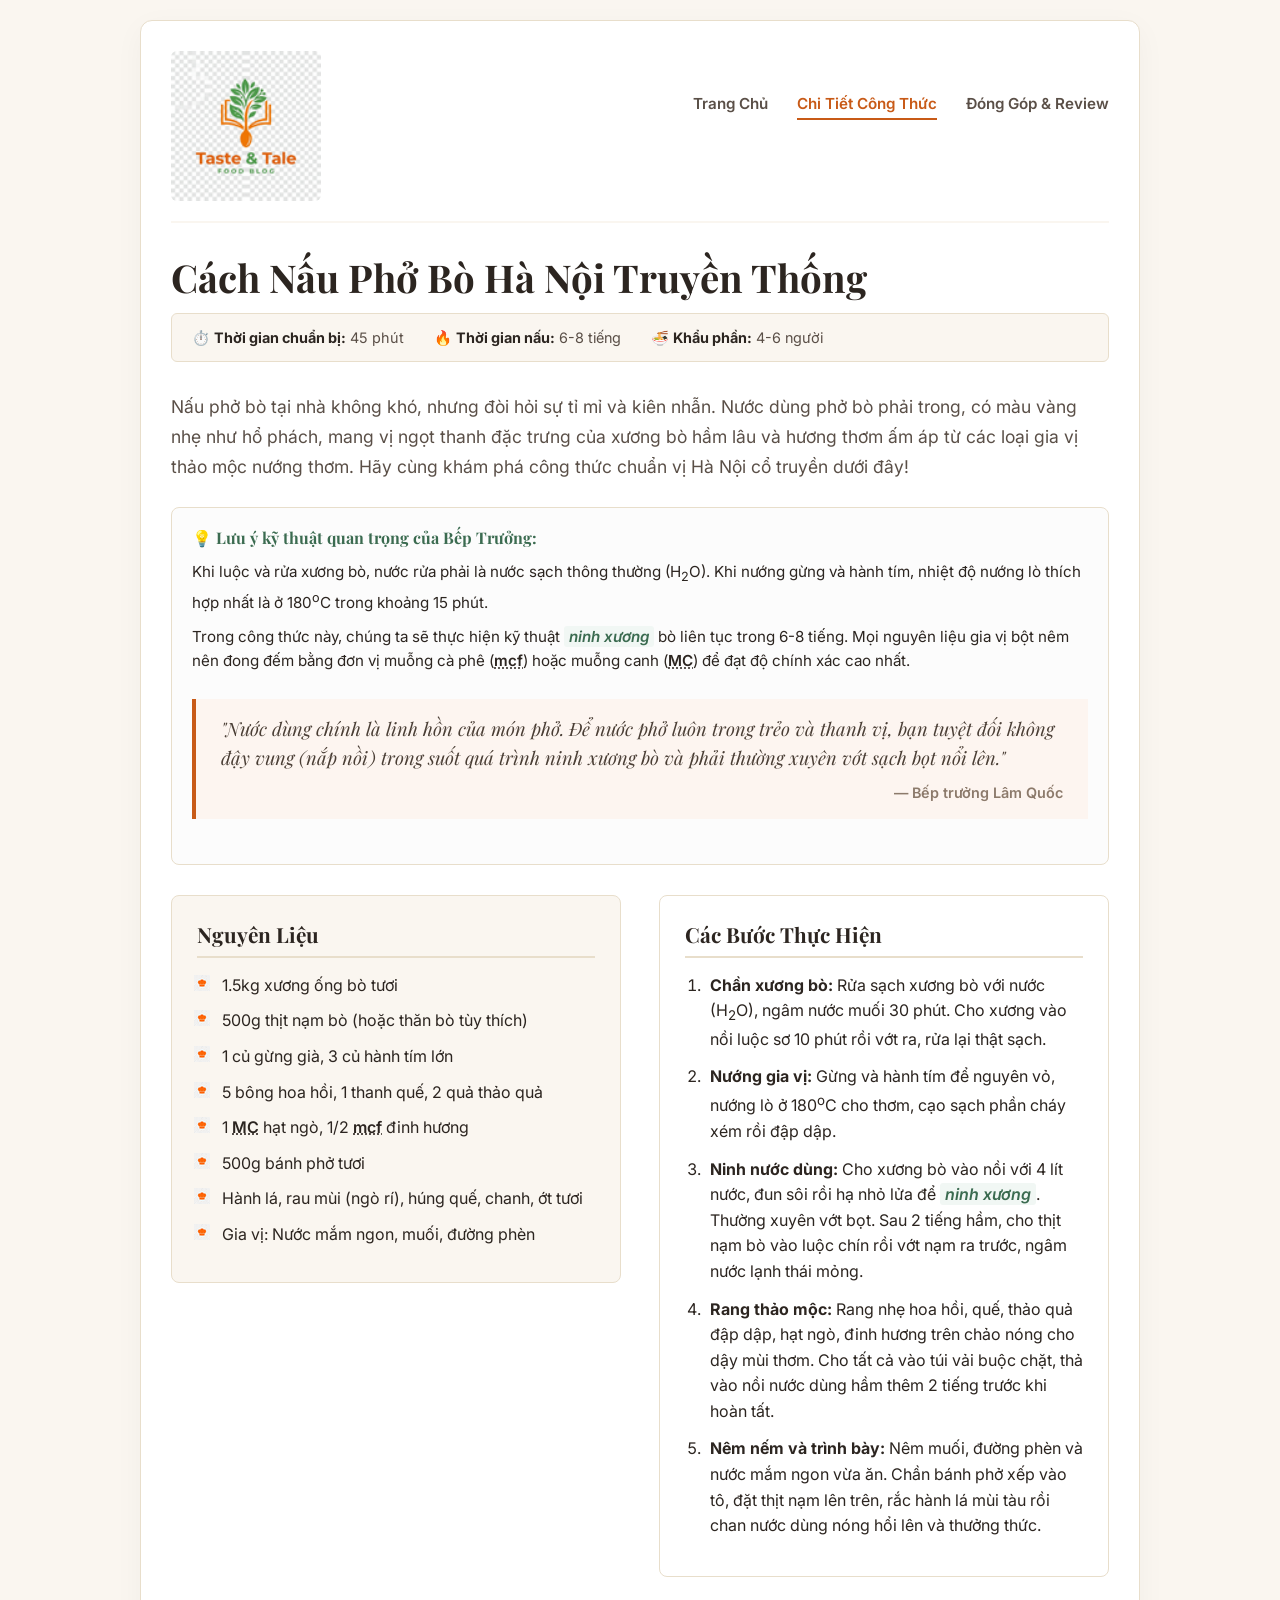
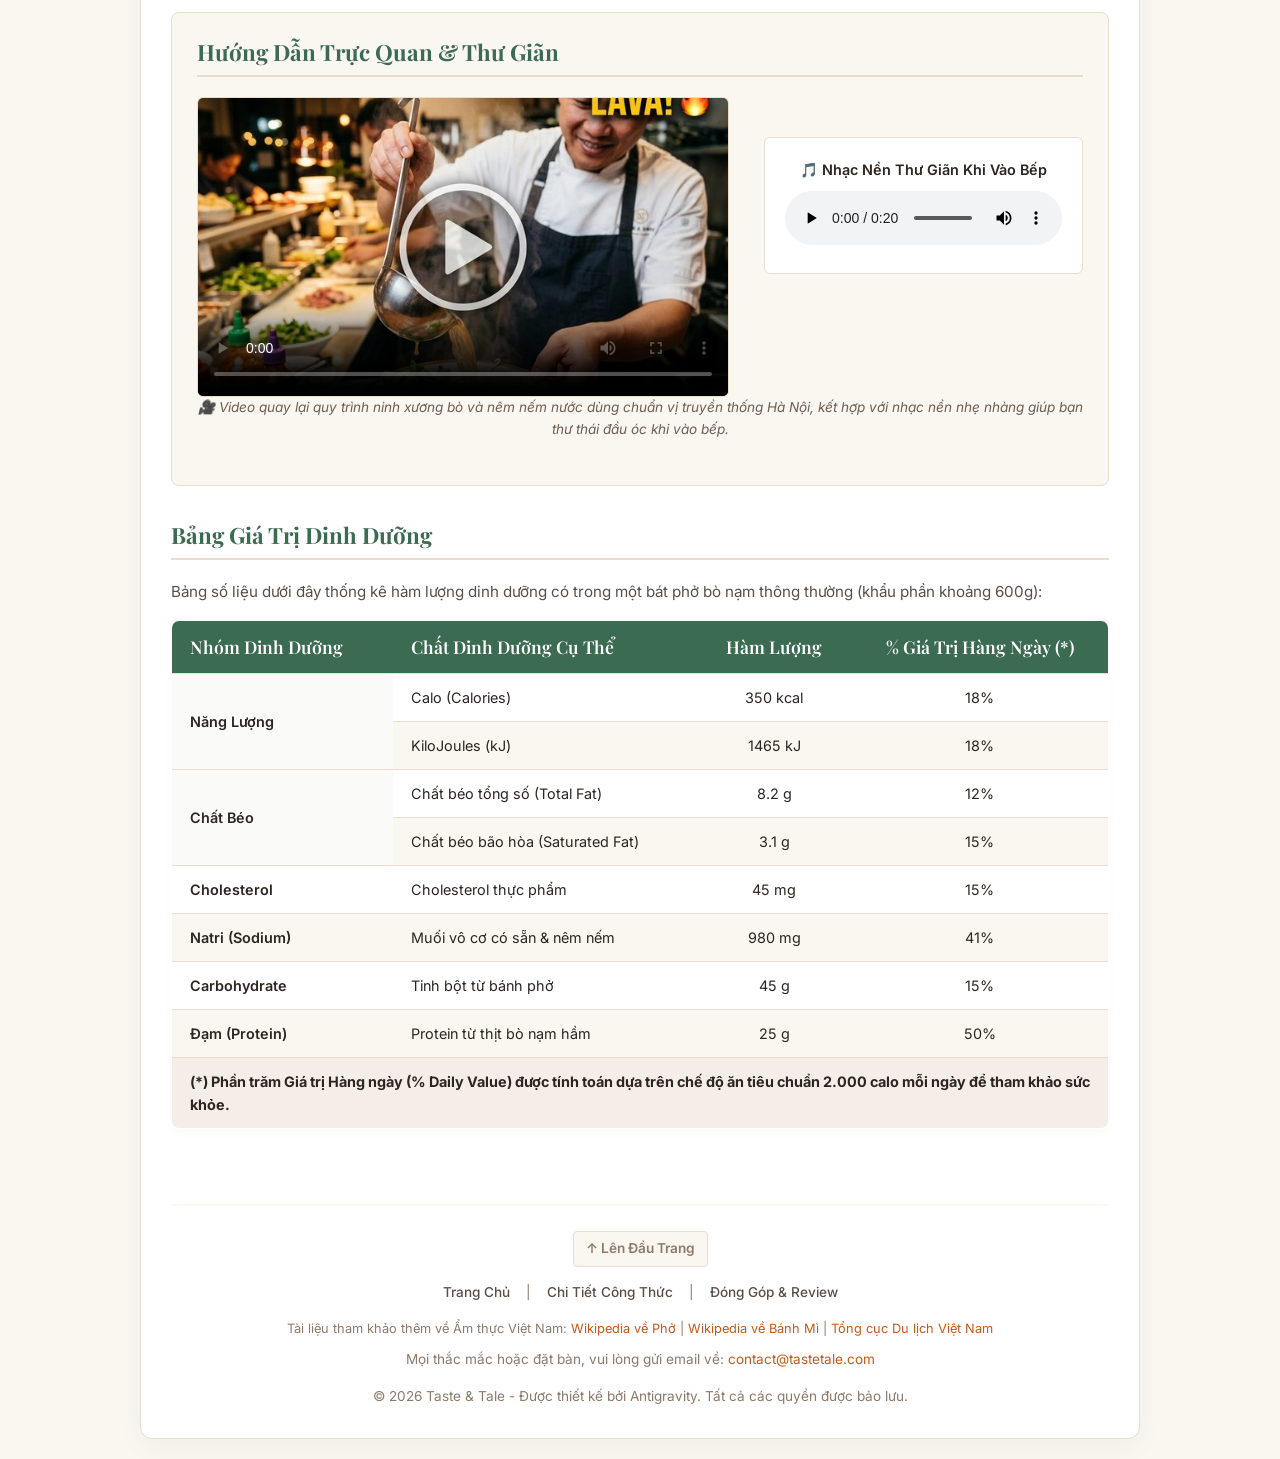
==== recipe.html @ 5d75745c "feat: scaffold website structure with HTML pages, CSS layout, and media assets" ====
<!DOCTYPE html>
<html lang="vi">
<head>
    <meta charset="UTF-8">
    <meta name="viewport" content="width=device-width, initial-scale=1.0">
    <title>Công thức Phở Bò Hà Nội - Taste & Tale</title>
    <meta name="description" content="Hướng dẫn chi tiết cách nấu Phở Bò Hà Nội chuẩn vị truyền thống từ Bếp trưởng Lâm Quốc, kèm bảng dinh dưỡng và video hướng dẫn trực quan.">
    <link rel="stylesheet" href="style.css">
    
    <!-- HTML5 shiv/shim để hỗ trợ các thẻ HTML5 cho trình duyệt Internet Explorer cũ (trước IE9) -->
    <!--[if lt IE 9]>
        <script src="https://cdnjs.cloudflare.com/ajax/libs/html5shiv/3.7.3/html5shiv.min.js"></script>
    <![endif]-->
</head>
<body id="top">

    <div class="container">
        
        <!-- HEADER LAYOUT -->
        <header class="clearfix">
            <div class="logo-container">
                <a href="index.html">
                    <img src="assets/logo.png" alt="Taste & Tale Logo">
                </a>
            </div>
            
            <!-- NAV LAYOUT -->
            <nav>
                <ul class="clearfix">
                    <li><a href="index.html">Trang Chủ</a></li>
                    <li><a href="recipe.html" class="active">Chi Tiết Công Thức</a></li>
                    <li><a href="submit.html">Đóng Góp & Review</a></li>
                </ul>
            </nav>
        </header>

        <!-- MAIN RECIPE DETAIL CONTENT -->
        <div class="main-wrapper clearfix">
            
            <!-- main tag -->
            <main style="float: none; width: 100%; padding-right: 0;">
                
                <article class="recipe-detail">
                    
                    <div class="recipe-hero-section">
                        <h1>Cách Nấu Phở Bò Hà Nội Truyền Thống</h1>
                        
                        <div class="recipe-meta-bar clearfix">
                            <div class="recipe-meta-item">⏱️ <strong>Thời gian chuẩn bị:</strong> 45 phút</div>
                            <div class="recipe-meta-item">🔥 <strong>Thời gian nấu:</strong> 6-8 tiếng</div>
                            <div class="recipe-meta-item">🍜 <strong>Khẩu phần:</strong> 4-6 người</div>
                        </div>
                    </div>

                    <p style="font-size: 1.1rem; color: #5a4f47; margin-bottom: 25px; line-height: 1.7;">
                        Nấu phở bò tại nhà không khó, nhưng đòi hỏi sự tỉ mỉ và kiên nhẫn. Nước dùng phở bò phải trong, có màu vàng nhẹ như hổ phách, mang vị ngọt thanh đặc trưng của xương bò hầm lâu và hương thơm ấm áp từ các loại gia vị thảo mộc nướng thơm. Hãy cùng khám phá công thức chuẩn vị Hà Nội cổ truyền dưới đây!
                    </p>

                    <!-- Text & Semantic markup showcase -->
                    <div style="background-color: #fcfcfc; border: 1px solid #e8decb; padding: 20px; border-radius: 8px; margin-bottom: 30px;">
                        <h4 style="margin-bottom: 12px; color: #3b6b50;">💡 Lưu ý kỹ thuật quan trọng của Bếp Trưởng:</h4>
                        <p style="font-size: 0.95rem; margin-bottom: 10px;">
                            Khi luộc và rửa xương bò, nước rửa phải là nước sạch thông thường (<span class="formula">H<sub>2</sub>O</span>). Khi nướng gừng và hành tím, nhiệt độ nướng lò thích hợp nhất là ở <span class="temperature">180<sup>o</sup>C</span> trong khoảng 15 phút.
                        </p>
                        <p style="font-size: 0.95rem;">
                            Trong công thức này, chúng ta sẽ thực hiện kỹ thuật <dfn title="Hầm xương ở nhiệt độ thấp trong thời gian dài để lấy vị ngọt">ninh xương</dfn> bò liên tục trong 6-8 tiếng. Mọi nguyên liệu gia vị bột nêm nên đong đếm bằng đơn vị muỗng cà phê (<abbr title="Muỗng cà phê">mcf</abbr>) hoặc muỗng canh (<abbr title="Muỗng canh">MC</abbr>) để đạt độ chính xác cao nhất.
                        </p>
                        
                        <blockquote>
                            "Nước dùng chính là linh hồn của món phở. Để nước phở luôn trong trẻo và thanh vị, bạn tuyệt đối không đậy vung (nắp nồi) trong suốt quá trình ninh xương bò và phải thường xuyên vớt sạch bọt nổi lên."
                            <cite>— Bếp trưởng Lâm Quốc</cite>
                        </blockquote>
                    </div>

                    <!-- Ingredients and Steps section (Lists) -->
                    <div class="recipe-lists-wrapper clearfix">
                        
                        <!-- Ingredients list (unordered list with custom list-style-image) -->
                        <div class="ingredients-box">
                            <h3>Nguyên Liệu</h3>
                            <ul>
                                <li>1.5kg xương ống bò tươi</li>
                                <li>500g thịt nạm bò (hoặc thăn bò tùy thích)</li>
                                <li>1 củ gừng già, 3 củ hành tím lớn</li>
                                <li>5 bông hoa hồi, 1 thanh quế, 2 quả thảo quả</li>
                                <li>1 <abbr title="Muỗng canh">MC</abbr> hạt ngò, 1/2 <abbr title="Muỗng cà phê">mcf</abbr> đinh hương</li>
                                <li>500g bánh phở tươi</li>
                                <li>Hành lá, rau mùi (ngò rí), húng quế, chanh, ớt tươi</li>
                                <li>Gia vị: Nước mắm ngon, muối, đường phèn</li>
                            </ul>
                        </div>

                        <!-- Instructions list (ordered list) -->
                        <div class="instructions-box">
                            <h3>Các Bước Thực Hiện</h3>
                            <ol>
                                <li><strong>Chần xương bò:</strong> Rửa sạch xương bò với nước (<span class="formula">H<sub>2</sub>O</span>), ngâm nước muối 30 phút. Cho xương vào nồi luộc sơ 10 phút rồi vớt ra, rửa lại thật sạch.</li>
                                <li><strong>Nướng gia vị:</strong> Gừng và hành tím để nguyên vỏ, nướng lò ở <span class="temperature">180<sup>o</sup>C</span> cho thơm, cạo sạch phần cháy xém rồi đập dập.</li>
                                <li><strong>Ninh nước dùng:</strong> Cho xương bò vào nồi với 4 lít nước, đun sôi rồi hạ nhỏ lửa để <dfn title="Hầm xương bò liu riu">ninh xương</dfn>. Thường xuyên vớt bọt. Sau 2 tiếng hầm, cho thịt nạm bò vào luộc chín rồi vớt nạm ra trước, ngâm nước lạnh thái mỏng.</li>
                                <li><strong>Rang thảo mộc:</strong> Rang nhẹ hoa hồi, quế, thảo quả đập dập, hạt ngò, đinh hương trên chảo nóng cho dậy mùi thơm. Cho tất cả vào túi vải buộc chặt, thả vào nồi nước dùng hầm thêm 2 tiếng trước khi hoàn tất.</li>
                                <li><strong>Nêm nếm và trình bày:</strong> Nêm muối, đường phèn và nước mắm ngon vừa ăn. Chần bánh phở xếp vào tô, đặt thịt nạm lên trên, rắc hành lá mùi tàu rồi chan nước dùng nóng hổi lên và thưởng thức.</li>
                            </ol>
                        </div>
                    </div>

                    <!-- Media section (video + audio wrapped in figure/figcaption) -->
                    <section class="media-section">
                        <h3 style="font-size: 1.4rem; border-bottom: 2px solid #e8decb; padding-bottom: 8px; margin-bottom: 20px; color: #3b6b50;">
                            Hướng Dẫn Trực Quan & Thư Giãn
                        </h3>
                        
                        <figure class="media-container clearfix">
                            <!-- HTML5 Video element with controls and poster -->
                            <div class="video-wrapper">
                                <video controls poster="assets/video-poster.jpg">
                                    <source src="assets/recipe-video.mp4" type="video/mp4">
                                    Trình duyệt của bạn không hỗ trợ thẻ video HTML5.
                                </video>
                            </div>
                            
                            <!-- HTML5 Audio element with controls -->
                            <div class="audio-wrapper">
                                <p>🎵 Nhạc Nền Thư Giãn Khi Vào Bếp</p>
                                <audio controls loop>
                                    <source src="assets/background-music.mp3" type="audio/mpeg">
                                    Trình duyệt của bạn không hỗ trợ thẻ audio HTML5.
                                </audio>
                            </div>
                            
                            <figcaption>
                                🎥 Video quay lại quy trình ninh xương bò và nêm nếm nước dùng chuẩn vị truyền thống Hà Nội, kết hợp với nhạc nền nhẹ nhàng giúp bạn thư thái đầu óc khi vào bếp.
                            </figcaption>
                        </figure>
                    </section>

                    <!-- Nutrition Table section (thead, tbody, tfoot, colspan, rowspan) -->
                    <section class="nutrition-section">
                        <h3 style="font-size: 1.4rem; border-bottom: 2px solid #e8decb; padding-bottom: 8px; margin-bottom: 20px; color: #3b6b50;">
                            Bảng Giá Trị Dinh Dưỡng
                        </h3>
                        <p style="font-size: 0.95rem; color: #5a4f47; margin-bottom: 15px;">
                            Bảng số liệu dưới đây thống kê hàm lượng dinh dưỡng có trong một bát phở bò nạm thông thường (khẩu phần khoảng 600g):
                        </p>
                        
                        <table class="nutrition-table">
                            <thead>
                                <tr>
                                    <th>Nhóm Dinh Dưỡng</th>
                                    <th>Chất Dinh Dưỡng Cụ Thể</th>
                                    <th class="text-center">Hàm Lượng</th>
                                    <th class="text-center">% Giá Trị Hàng Ngày (*)</th>
                                </tr>
                            </thead>
                            <tbody>
                                <!-- Sử dụng rowspan để gộp nhóm năng lượng -->
                                <tr>
                                    <td rowspan="2" style="font-weight: 600; vertical-align: middle; background-color: #fafbf9;">Năng Lượng</td>
                                    <td>Calo (Calories)</td>
                                    <td class="text-center">350 kcal</td>
                                    <td class="text-center">18%</td>
                                </tr>
                                <tr>
                                    <td>KiloJoules (kJ)</td>
                                    <td class="text-center">1465 kJ</td>
                                    <td class="text-center">18%</td>
                                </tr>
                                
                                <!-- Sử dụng rowspan để gộp nhóm chất béo -->
                                <tr>
                                    <td rowspan="2" style="font-weight: 600; vertical-align: middle; background-color: #fafbf9;">Chất Béo</td>
                                    <td>Chất béo tổng số (Total Fat)</td>
                                    <td class="text-center">8.2 g</td>
                                    <td class="text-center">12%</td>
                                </tr>
                                <tr>
                                    <td>Chất béo bão hòa (Saturated Fat)</td>
                                    <td class="text-center">3.1 g</td>
                                    <td class="text-center">15%</td>
                                </tr>
                                
                                <tr>
                                    <td style="font-weight: 600;">Cholesterol</td>
                                    <td>Cholesterol thực phẩm</td>
                                    <td class="text-center">45 mg</td>
                                    <td class="text-center">15%</td>
                                </tr>
                                <tr>
                                    <td style="font-weight: 600;">Natri (Sodium)</td>
                                    <td>Muối vô cơ có sẵn & nêm nếm</td>
                                    <td class="text-center">980 mg</td>
                                    <td class="text-center">41%</td>
                                </tr>
                                <tr>
                                    <td style="font-weight: 600;">Carbohydrate</td>
                                    <td>Tinh bột từ bánh phở</td>
                                    <td class="text-center">45 g</td>
                                    <td class="text-center">15%</td>
                                </tr>
                                <tr>
                                    <td style="font-weight: 600;">Đạm (Protein)</td>
                                    <td>Protein từ thịt bò nạm hầm</td>
                                    <td class="text-center">25 g</td>
                                    <td class="text-center">50%</td>
                                </tr>
                            </tbody>
                            <tfoot>
                                <!-- Sử dụng colspan để gộp chân bảng thông báo -->
                                <tr>
                                    <td colspan="4">
                                        (*) Phần trăm Giá trị Hàng ngày (% Daily Value) được tính toán dựa trên chế độ ăn tiêu chuẩn 2.000 calo mỗi ngày để tham khảo sức khỏe.
                                    </td>
                                </tr>
                            </tfoot>
                        </table>
                    </section>

                </article>
                
            </main>
            
        </div>

        <!-- FOOTER LAYOUT -->
        <footer class="clearfix">
            <!-- Back to top feature -->
            <div class="back-to-top-wrapper">
                <a href="#top" class="back-to-top">↑ Lên Đầu Trang</a>
            </div>

            <!-- Footer navigation -->
            <div class="footer-nav">
                <a href="index.html">Trang Chủ</a> | 
                <a href="recipe.html">Chi Tiết Công Thức</a> | 
                <a href="submit.html">Đóng Góp & Review</a>
            </div>

            <!-- Absolute links (at least 3 external links opening in new tab) -->
            <p style="font-size: 0.8rem; margin-bottom: 10px;">
                Tài liệu tham khảo thêm về Ẩm thực Việt Nam: 
                <a href="https://vi.wikipedia.org/wiki/Ph%E1%BB%9F" target="_blank" rel="noopener noreferrer">Wikipedia về Phở</a> | 
                <a href="https://vi.wikipedia.org/wiki/B%C3%A1nh_m%C3%AC_Vi%E1%BB%87t_Nam" target="_blank" rel="noopener noreferrer">Wikipedia về Bánh Mì</a> | 
                <a href="https://www.vietnamtourism.gov.vn" target="_blank" rel="noopener noreferrer">Tổng cục Du lịch Việt Nam</a>
            </p>

            <!-- mailto: link -->
            <p style="font-size: 0.85rem; margin-bottom: 15px;">
                Mọi thắc mắc hoặc đặt bàn, vui lòng gửi email về: 
                <a href="mailto:contact@tastetale.com?subject=Lien%20he%20Taste%20Tale">contact@tastetale.com</a>
            </p>

            <p>&copy; 2026 Taste & Tale - Được thiết kế bởi Antigravity. Tất cả các quyền được bảo lưu.</p>
        </footer>

    </div>

</body>
</html>
---- style.css ----
@import url('https://fonts.googleapis.com/css2?family=Inter:wght@400;500;600;700&family=Playfair+Display:ital,wght@0,600;0,700;1,400;1,600&display=swap');

/* ==========================================================================
   1. RESET & BASE STYLES
   ========================================================================== */
* {
    box-sizing: border-box;
    margin: 0;
    padding: 0;
}

body {
    font-family: 'Inter', 'Helvetica Neue', Arial, sans-serif;
    color: #2c2520;
    background-color: #faf6f0;
    line-height: 1.6;
    -webkit-font-smoothing: antialiased;
}

a {
    color: #c85a17;
    text-decoration: none;
    transition: color 0.2s ease, border-color 0.2s ease;
}

a:hover {
    color: #3b6b50;
}

h1, h2, h3, h4, h5, h6 {
    font-family: 'Playfair Display', Georgia, serif;
    color: #2c2520;
    font-weight: 700;
    line-height: 1.3;
}

img, video {
    max-width: 100%;
    height: auto;
    display: block;
    border-radius: 6px;
}

/* Clearfix utility for float layouts */
.clearfix::after {
    content: "";
    display: table;
    clear: both;
}

/* ==========================================================================
   2. SITE CONTAINER LAYOUT (Box Model: width, max-width, min-width, margin)
   ========================================================================== */
.container {
    width: 95%;
    max-width: 1000px;
    min-width: 320px;
    margin: 20px auto;
    background-color: #ffffff;
    border: 1px solid #e8decb;
    border-radius: 12px;
    box-shadow: 0 8px 30px rgba(44, 37, 32, 0.04);
    padding: 30px;
    overflow: hidden;
}

/* ==========================================================================
   3. HEADER & NAVIGATION (display: inline / float layout)
   ========================================================================== */
header {
    border-bottom: 2px solid #faf6f0;
    padding-bottom: 20px;
    margin-bottom: 30px;
}

.logo-container {
    float: left;
    width: 150px;
}

.logo-container img {
    width: 100%;
    height: auto;
    display: block;
}

header nav {
    float: right;
    margin-top: 40px; /* Vertically align navigation with logo center */
}

header nav ul {
    list-style: none;
}

header nav ul li {
    display: inline-block;
    margin-left: 25px;
}

header nav ul li a {
    font-weight: 600;
    font-size: 0.95rem;
    color: #5a4f47;
    padding-bottom: 5px;
    border-bottom: 2px solid transparent;
}

header nav ul li a:hover,
header nav ul li a.active {
    color: #c85a17;
    border-bottom-color: #c85a17;
}

/* ==========================================================================
   4. TWO-COLUMN MAIN CONTENT & SIDEBAR LAYOUT
   ========================================================================== */
.main-wrapper {
    margin-bottom: 30px;
}

main {
    float: left;
    width: 66%;
    padding-right: 4%;
}

aside {
    float: right;
    width: 30%;
    background-color: #faf6f0;
    border: 1px solid #e8decb;
    border-radius: 8px;
    padding: 20px;
}

/* ==========================================================================
   5. HOME PAGE STYLES (Trang Chủ)
   ========================================================================== */
.welcome-hero {
    background-color: #f5eee6;
    border-radius: 8px;
    padding: 30px;
    margin-bottom: 30px;
    border-left: 5px solid #c85a17;
}

.welcome-hero h1 {
    font-size: 2.2rem;
    margin-bottom: 10px;
    color: #2c2520;
}

.welcome-hero p {
    font-size: 1.1rem;
    color: #5a4f47;
    font-style: italic;
}

/* Recipe grid/cards */
.recipe-summary-card {
    margin-bottom: 40px;
    border-bottom: 1px dashed #e8decb;
    padding-bottom: 30px;
}

.recipe-summary-card:last-child {
    border-bottom: none;
    padding-bottom: 0;
}

.recipe-summary-card hgroup {
    margin-bottom: 15px;
}

.recipe-summary-card hgroup h2 {
    font-size: 1.6rem;
    color: #2c2520;
    margin-bottom: 5px;
}

.recipe-summary-card hgroup h3 {
    font-size: 1rem;
    color: #8c7a6b;
    font-family: 'Inter', sans-serif;
    font-weight: 500;
}

.recipe-card-thumb {
    float: left;
    width: 200px;
    margin-right: 20px;
}

.recipe-card-thumb img {
    border-radius: 6px;
    border: 1px solid #e8decb;
}

.recipe-card-excerpt {
    float: left;
    width: calc(100% - 220px);
}

.recipe-card-excerpt p {
    margin-bottom: 15px;
    color: #5a4f47;
}

.btn-readmore {
    display: inline-block;
    background-color: #3b6b50;
    color: #ffffff;
    padding: 8px 16px;
    font-size: 0.85rem;
    font-weight: 600;
    border-radius: 4px;
    transition: background-color 0.2s ease;
}

.btn-readmore:hover {
    background-color: #2e543e;
    color: #ffffff;
}

/* Sidebar elements */
.author-profile {
    text-align: center;
    margin-bottom: 25px;
}

.author-avatar {
    width: 90px;
    height: 90px;
    border-radius: 50%;
    margin: 0 auto 15px;
    border: 3px solid #ffffff;
    box-shadow: 0 4px 10px rgba(44, 37, 32, 0.1);
    background-color: #c85a17;
    color: #ffffff;
    font-family: 'Playfair Display', serif;
    font-size: 2.2rem;
    line-height: 84px;
    font-weight: bold;
}

.author-profile h4 {
    margin-bottom: 5px;
    font-size: 1.2rem;
}

.author-profile p {
    font-size: 0.85rem;
    color: #6d5e53;
}

.sidebar-section {
    margin-bottom: 25px;
}

.sidebar-section h4 {
    border-bottom: 2px solid #e8decb;
    padding-bottom: 8px;
    margin-bottom: 15px;
    font-size: 1.1rem;
    letter-spacing: 0.5px;
    text-transform: uppercase;
}

.map-wrapper {
    position: relative;
    padding-bottom: 75%; /* 4:3 Aspect Ratio */
    height: 0;
    overflow: hidden;
    border-radius: 6px;
    border: 1px solid #e8decb;
}

.map-wrapper iframe {
    position: absolute;
    top: 0;
    left: 0;
    width: 100%;
    height: 100%;
    border: 0;
}

/* ==========================================================================
   6. RECIPE DETAIL PAGE STYLES (recipe.html)
   ========================================================================== */
.recipe-hero-section {
    position: relative;
    margin-bottom: 30px;
}

.recipe-hero-section h1 {
    font-size: 2.4rem;
    margin-bottom: 10px;
}

.recipe-meta-bar {
    background-color: #faf6f0;
    border: 1px solid #e8decb;
    border-radius: 6px;
    padding: 12px 20px;
    margin-bottom: 25px;
    font-size: 0.9rem;
    color: #5a4f47;
}

.recipe-meta-item {
    float: left;
    margin-right: 30px;
}

.recipe-meta-item strong {
    color: #2c2520;
}

/* Definition tags (<dfn>, <abbr>, blockquote) */
dfn {
    font-style: italic;
    font-weight: 600;
    color: #3b6b50;
    background-color: #f1f7f4;
    padding: 1px 5px;
    border-radius: 3px;
}

abbr {
    text-decoration: underline dotted;
    cursor: help;
    font-weight: 600;
}

blockquote {
    background-color: #fdf5f0;
    border-left: 4px solid #c85a17;
    margin: 25px 0;
    padding: 15px 25px;
    font-family: 'Playfair Display', Georgia, serif;
    font-size: 1.15rem;
    font-style: italic;
    color: #4a3e35;
}

blockquote cite {
    display: block;
    font-size: 0.9rem;
    font-family: 'Inter', sans-serif;
    font-style: normal;
    font-weight: 600;
    color: #8c7a6b;
    margin-top: 8px;
    text-align: right;
}

/* Lists styling with custom bullets */
.recipe-lists-wrapper {
    margin-bottom: 35px;
}

.ingredients-box {
    float: left;
    width: 48%;
    background-color: #faf6f0;
    border: 1px solid #e8decb;
    border-radius: 8px;
    padding: 25px;
}

.instructions-box {
    float: right;
    width: 48%;
    background-color: #ffffff;
    border: 1px solid #e8decb;
    border-radius: 8px;
    padding: 25px;
}

.recipe-lists-wrapper h3 {
    font-size: 1.3rem;
    margin-bottom: 15px;
    border-bottom: 2px solid #e8decb;
    padding-bottom: 8px;
}

.ingredients-box ul {
    list-style-image: url('assets/custom-bullet.png');
    padding-left: 20px;
}

.ingredients-box ul li {
    margin-bottom: 10px;
    padding-left: 5px;
}

.instructions-box ol {
    padding-left: 20px;
}

.instructions-box ol li {
    margin-bottom: 12px;
    padding-left: 5px;
}

/* Media styling (<figure>, <figcaption>) */
.media-section {
    margin: 35px 0;
    background-color: #faf6f0;
    border: 1px solid #e8decb;
    border-radius: 8px;
    padding: 25px;
}

.media-section h3 {
    margin-bottom: 15px;
}

.media-container {
    margin-bottom: 20px;
}

.video-wrapper {
    float: left;
    width: 60%;
}

.video-wrapper video {
    width: 100%;
    border: 1px solid #e8decb;
}

.audio-wrapper {
    float: right;
    width: 36%;
    padding: 20px;
    background-color: #ffffff;
    border: 1px solid #e8decb;
    border-radius: 6px;
    text-align: center;
    margin-top: 40px; /* align with video center */
}

.audio-wrapper p {
    font-weight: 600;
    margin-bottom: 10px;
    font-size: 0.9rem;
}

.audio-wrapper audio {
    width: 100%;
}

figure figcaption {
    font-size: 0.85rem;
    color: #6d5e53;
    font-style: italic;
    text-align: center;
    margin-top: 10px;
    clear: both;
}

/* Nutrition Table styling (colspan, rowspan, zebra-striping) */
.nutrition-section {
    margin: 35px 0;
}

.nutrition-section h3 {
    margin-bottom: 15px;
}

table.nutrition-table {
    width: 100%;
    border-collapse: collapse;
    border: 1px solid #e8decb;
    border-radius: 8px;
    overflow: hidden;
    box-shadow: 0 4px 12px rgba(44, 37, 32, 0.02);
}

table.nutrition-table th, 
table.nutrition-table td {
    padding: 12px 18px;
    text-align: left;
    border-bottom: 1px solid #e8decb;
    font-size: 0.9rem;
}

table.nutrition-table thead tr {
    background-color: #3b6b50;
    color: #ffffff;
}

table.nutrition-table thead th {
    font-family: 'Playfair Display', serif;
    font-size: 1.1rem;
    font-weight: 600;
}

table.nutrition-table tbody tr:nth-child(even) {
    background-color: #faf6f0;
}

table.nutrition-table tbody tr:hover {
    background-color: #f5eee6;
}

table.nutrition-table tfoot tr {
    background-color: #f5eee6;
    font-weight: 700;
}

table.nutrition-table td.text-center,
table.nutrition-table th.text-center {
    text-align: center;
}

/* ==========================================================================
   7. FORM PAGES (submit.html - fieldset, alignment using float/width, interactive)
   ========================================================================== */
.form-intro {
    margin-bottom: 25px;
}

.form-intro h1 {
    font-size: 2.2rem;
    margin-bottom: 10px;
}

.form-intro p {
    color: #5a4f47;
}

fieldset {
    border: 1px solid #e8decb;
    border-radius: 8px;
    padding: 25px 30px;
    margin-bottom: 30px;
    background-color: #ffffff;
}

legend {
    font-family: 'Playfair Display', Georgia, serif;
    font-size: 1.3rem;
    font-weight: 700;
    color: #c85a17;
    padding: 0 12px;
}

.form-group {
    margin-bottom: 22px;
    clear: both;
}

/* CSS Form Label and Input Alignment using Float & Fixed Width */
.form-group label.field-label {
    display: block;
    width: 200px;
    float: left;
    font-weight: 600;
    color: #2c2520;
    padding-top: 8px;
    font-size: 0.95rem;
}

.form-group .input-wrapper {
    float: left;
    width: calc(100% - 200px);
}

.form-group input[type="text"],
.form-group input[type="email"],
.form-group input[type="url"],
.form-group input[type="date"],
.form-group select,
.form-group textarea {
    width: 100%;
    padding: 10px 14px;
    border: 1px solid #c8bda9;
    border-radius: 5px;
    background-color: #fafafa;
    font-family: 'Inter', sans-serif;
    font-size: 0.95rem;
    color: #2c2520;
    outline: none;
    transition: border-color 0.25s ease, background-color 0.25s ease, box-shadow 0.25s ease;
}

/* CSS Form Focus & Hover States */
.form-group input[type="text"]:hover,
.form-group input[type="email"]:hover,
.form-group input[type="url"]:hover,
.form-group input[type="date"]:hover,
.form-group select:hover,
.form-group textarea:hover {
    border-color: #c85a17;
    background-color: #ffffff;
}

.form-group input[type="text"]:focus,
.form-group input[type="email"]:focus,
.form-group input[type="url"]:focus,
.form-group input[type="date"]:focus,
.form-group select:focus,
.form-group textarea:focus {
    border-color: #c85a17;
    background-color: #ffffff;
    box-shadow: 0 0 0 3px rgba(200, 90, 23, 0.15);
}

/* Radio & Checkbox Styling */
.choice-group {
    display: inline-block;
    margin-right: 20px;
    padding-top: 8px;
    cursor: pointer;
}

.choice-group input {
    margin-right: 8px;
    vertical-align: middle;
}

.choice-group span {
    font-size: 0.95rem;
    vertical-align: middle;
}

.form-submit-container {
    padding-top: 10px;
    text-align: right;
    clear: both;
}

button[type="submit"] {
    background-color: #c85a17;
    color: #ffffff;
    border: none;
    padding: 12px 30px;
    font-size: 1rem;
    font-weight: 600;
    border-radius: 5px;
    cursor: pointer;
    box-shadow: 0 4px 10px rgba(200, 90, 23, 0.2);
    transition: background-color 0.2s ease, transform 0.1s ease;
}

button[type="submit"]:hover {
    background-color: #a7480f;
}

button[type="submit"]:active {
    transform: scale(0.98);
}

/* ==========================================================================
   8. FOOTER & BACK TO TOP BUTTON
   ========================================================================== */
footer {
    border-top: 2px solid #faf6f0;
    padding-top: 25px;
    margin-top: 40px;
    text-align: center;
    color: #8c7a6b;
    font-size: 0.85rem;
    clear: both;
}

.footer-nav {
    margin-bottom: 15px;
}

.footer-nav a {
    color: #5a4f47;
    margin: 0 12px;
    font-weight: 500;
}

.footer-nav a:hover {
    color: #c85a17;
}

.back-to-top-wrapper {
    margin-bottom: 15px;
}

.back-to-top {
    display: inline-block;
    font-size: 0.85rem;
    font-weight: 600;
    color: #8c7a6b;
    background-color: #faf6f0;
    border: 1px solid #e8decb;
    padding: 6px 12px;
    border-radius: 4px;
    transition: all 0.2s ease;
}

.back-to-top:hover {
    color: #c85a17;
    background-color: #f5eee6;
    border-color: #c85a17;
}

/* ==========================================================================
   9. RESPONSIVE MEDIA QUERIES (Mobile-friendly layout adjustments)
   ========================================================================== */
@media screen and (max-width: 768px) {
    .container {
        padding: 15px;
        margin: 10px auto;
    }

    header {
        text-align: center;
    }

    .logo-container {
        float: none;
        margin: 0 auto 15px;
    }

    header nav {
        float: none;
        margin-top: 15px;
    }

    header nav ul li {
        margin: 0 10px;
    }

    main {
        float: none;
        width: 100%;
        padding-right: 0;
        margin-bottom: 30px;
    }

    aside {
        float: none;
        width: 100%;
    }

    .recipe-card-thumb {
        float: none;
        width: 100%;
        margin-right: 0;
        margin-bottom: 15px;
    }

    .recipe-card-thumb img {
        width: 100%;
        max-width: 100%;
    }

    .recipe-card-excerpt {
        float: none;
        width: 100%;
    }

    .ingredients-box, 
    .instructions-box {
        float: none;
        width: 100%;
        margin-bottom: 25px;
    }

    .video-wrapper,
    .audio-wrapper {
        float: none;
        width: 100%;
        margin-top: 0;
        margin-bottom: 20px;
    }

    .form-group label.field-label {
        float: none;
        width: 100%;
        margin-bottom: 8px;
    }

    .form-group .input-wrapper {
        float: none;
        width: 100%;
    }
}
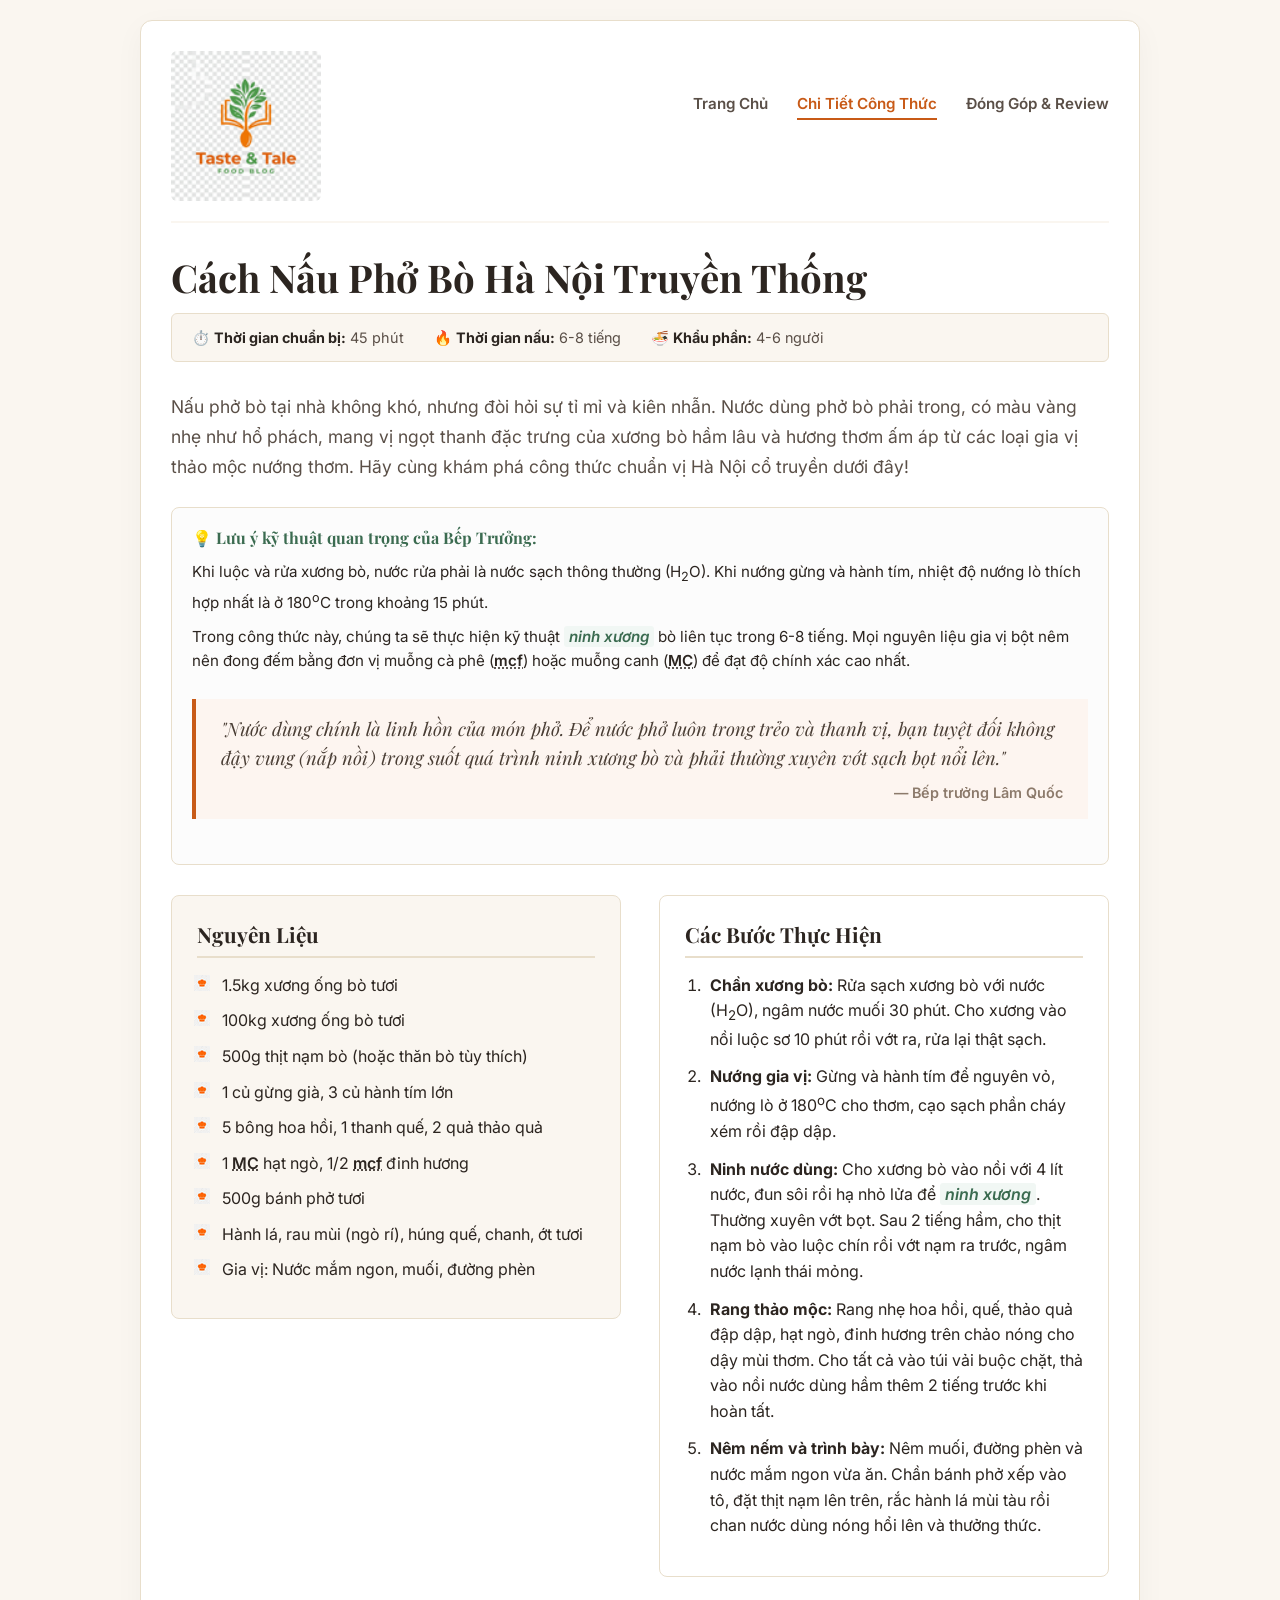
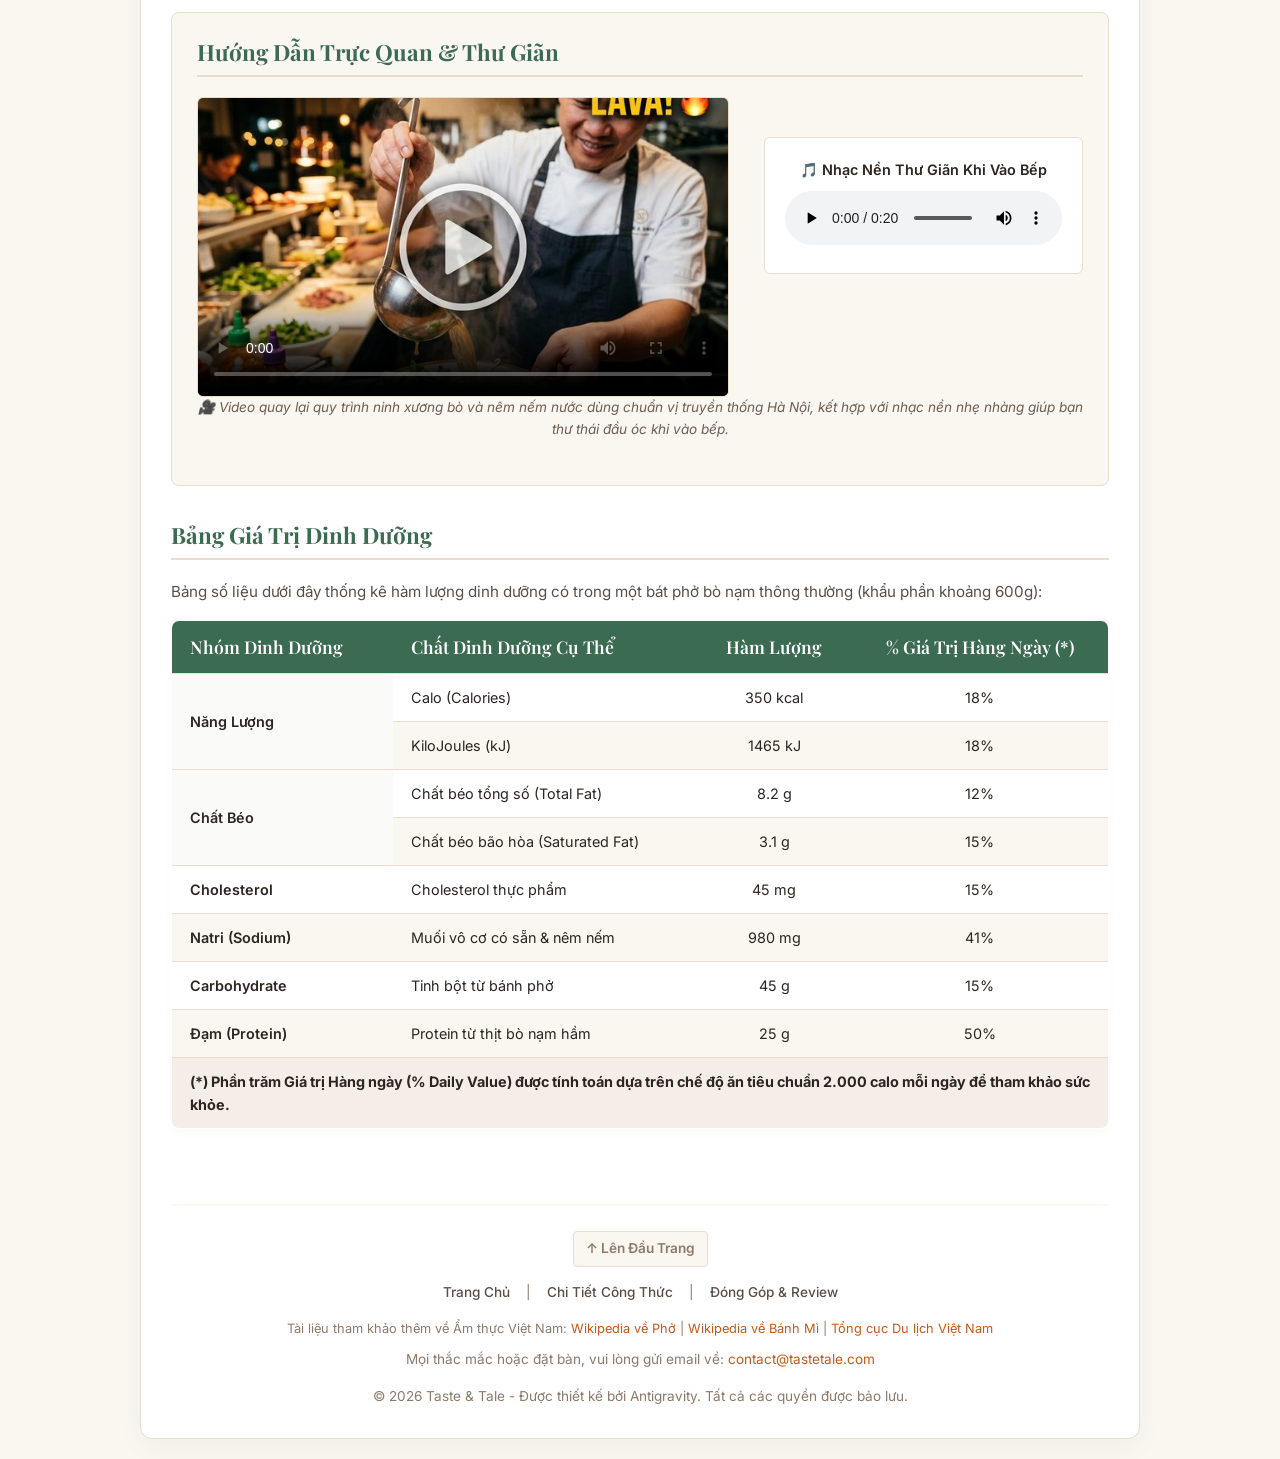
==== commit 32ec067a: "style: reformat HTML code for readability and add an extra ingredient to the recipe list." ====
--- a/recipe.html
+++ b/recipe.html
@@ -1,21 +1,24 @@
 <!DOCTYPE html>
 <html lang="vi">
+
 <head>
     <meta charset="UTF-8">
     <meta name="viewport" content="width=device-width, initial-scale=1.0">
     <title>Công thức Phở Bò Hà Nội - Taste & Tale</title>
-    <meta name="description" content="Hướng dẫn chi tiết cách nấu Phở Bò Hà Nội chuẩn vị truyền thống từ Bếp trưởng Lâm Quốc, kèm bảng dinh dưỡng và video hướng dẫn trực quan.">
+    <meta name="description"
+        content="Hướng dẫn chi tiết cách nấu Phở Bò Hà Nội chuẩn vị truyền thống từ Bếp trưởng Lâm Quốc, kèm bảng dinh dưỡng và video hướng dẫn trực quan.">
     <link rel="stylesheet" href="style.css">
-    
+
     <!-- HTML5 shiv/shim để hỗ trợ các thẻ HTML5 cho trình duyệt Internet Explorer cũ (trước IE9) -->
     <!--[if lt IE 9]>
         <script src="https://cdnjs.cloudflare.com/ajax/libs/html5shiv/3.7.3/html5shiv.min.js"></script>
     <![endif]-->
 </head>
+
 <body id="top">
 
     <div class="container">
-        
+
         <!-- HEADER LAYOUT -->
         <header class="clearfix">
             <div class="logo-container">
@@ -23,7 +26,7 @@
                     <img src="assets/logo.png" alt="Taste & Tale Logo">
                 </a>
             </div>
-            
+
             <!-- NAV LAYOUT -->
             <nav>
                 <ul class="clearfix">
@@ -36,15 +39,15 @@
 
         <!-- MAIN RECIPE DETAIL CONTENT -->
         <div class="main-wrapper clearfix">
-            
+
             <!-- main tag -->
             <main style="float: none; width: 100%; padding-right: 0;">
-                
+
                 <article class="recipe-detail">
-                    
+
                     <div class="recipe-hero-section">
                         <h1>Cách Nấu Phở Bò Hà Nội Truyền Thống</h1>
-                        
+
                         <div class="recipe-meta-bar clearfix">
                             <div class="recipe-meta-item">⏱️ <strong>Thời gian chuẩn bị:</strong> 45 phút</div>
                             <div class="recipe-meta-item">🔥 <strong>Thời gian nấu:</strong> 6-8 tiếng</div>
@@ -53,37 +56,52 @@
                     </div>
 
                     <p style="font-size: 1.1rem; color: #5a4f47; margin-bottom: 25px; line-height: 1.7;">
-                        Nấu phở bò tại nhà không khó, nhưng đòi hỏi sự tỉ mỉ và kiên nhẫn. Nước dùng phở bò phải trong, có màu vàng nhẹ như hổ phách, mang vị ngọt thanh đặc trưng của xương bò hầm lâu và hương thơm ấm áp từ các loại gia vị thảo mộc nướng thơm. Hãy cùng khám phá công thức chuẩn vị Hà Nội cổ truyền dưới đây!
+                        Nấu phở bò tại nhà không khó, nhưng đòi hỏi sự tỉ mỉ và kiên nhẫn. Nước dùng phở bò phải trong,
+                        có màu vàng nhẹ như hổ phách, mang vị ngọt thanh đặc trưng của xương bò hầm lâu và hương thơm ấm
+                        áp từ các loại gia vị thảo mộc nướng thơm. Hãy cùng khám phá công thức chuẩn vị Hà Nội cổ truyền
+                        dưới đây!
                     </p>
 
                     <!-- Text & Semantic markup showcase -->
-                    <div style="background-color: #fcfcfc; border: 1px solid #e8decb; padding: 20px; border-radius: 8px; margin-bottom: 30px;">
-                        <h4 style="margin-bottom: 12px; color: #3b6b50;">💡 Lưu ý kỹ thuật quan trọng của Bếp Trưởng:</h4>
+                    <div
+                        style="background-color: #fcfcfc; border: 1px solid #e8decb; padding: 20px; border-radius: 8px; margin-bottom: 30px;">
+                        <h4 style="margin-bottom: 12px; color: #3b6b50;">💡 Lưu ý kỹ thuật quan trọng của Bếp Trưởng:
+                        </h4>
                         <p style="font-size: 0.95rem; margin-bottom: 10px;">
-                            Khi luộc và rửa xương bò, nước rửa phải là nước sạch thông thường (<span class="formula">H<sub>2</sub>O</span>). Khi nướng gừng và hành tím, nhiệt độ nướng lò thích hợp nhất là ở <span class="temperature">180<sup>o</sup>C</span> trong khoảng 15 phút.
+                            Khi luộc và rửa xương bò, nước rửa phải là nước sạch thông thường (<span
+                                class="formula">H<sub>2</sub>O</span>). Khi nướng gừng và hành tím, nhiệt độ nướng lò
+                            thích hợp nhất là ở <span class="temperature">180<sup>o</sup>C</span> trong khoảng 15 phút.
                         </p>
                         <p style="font-size: 0.95rem;">
-                            Trong công thức này, chúng ta sẽ thực hiện kỹ thuật <dfn title="Hầm xương ở nhiệt độ thấp trong thời gian dài để lấy vị ngọt">ninh xương</dfn> bò liên tục trong 6-8 tiếng. Mọi nguyên liệu gia vị bột nêm nên đong đếm bằng đơn vị muỗng cà phê (<abbr title="Muỗng cà phê">mcf</abbr>) hoặc muỗng canh (<abbr title="Muỗng canh">MC</abbr>) để đạt độ chính xác cao nhất.
+                            Trong công thức này, chúng ta sẽ thực hiện kỹ thuật <dfn
+                                title="Hầm xương ở nhiệt độ thấp trong thời gian dài để lấy vị ngọt">ninh xương</dfn> bò
+                            liên tục trong 6-8 tiếng. Mọi nguyên liệu gia vị bột nêm nên đong đếm bằng đơn vị muỗng cà
+                            phê (<abbr title="Muỗng cà phê">mcf</abbr>) hoặc muỗng canh (<abbr
+                                title="Muỗng canh">MC</abbr>) để đạt độ chính xác cao nhất.
                         </p>
-                        
+
                         <blockquote>
-                            "Nước dùng chính là linh hồn của món phở. Để nước phở luôn trong trẻo và thanh vị, bạn tuyệt đối không đậy vung (nắp nồi) trong suốt quá trình ninh xương bò và phải thường xuyên vớt sạch bọt nổi lên."
+                            "Nước dùng chính là linh hồn của món phở. Để nước phở luôn trong trẻo và thanh vị, bạn tuyệt
+                            đối không đậy vung (nắp nồi) trong suốt quá trình ninh xương bò và phải thường xuyên vớt
+                            sạch bọt nổi lên."
                             <cite>— Bếp trưởng Lâm Quốc</cite>
                         </blockquote>
                     </div>
 
                     <!-- Ingredients and Steps section (Lists) -->
                     <div class="recipe-lists-wrapper clearfix">
-                        
+
                         <!-- Ingredients list (unordered list with custom list-style-image) -->
                         <div class="ingredients-box">
                             <h3>Nguyên Liệu</h3>
                             <ul>
                                 <li>1.5kg xương ống bò tươi</li>
+                                <li>100kg xương ống bò tươi</li>
                                 <li>500g thịt nạm bò (hoặc thăn bò tùy thích)</li>
                                 <li>1 củ gừng già, 3 củ hành tím lớn</li>
                                 <li>5 bông hoa hồi, 1 thanh quế, 2 quả thảo quả</li>
-                                <li>1 <abbr title="Muỗng canh">MC</abbr> hạt ngò, 1/2 <abbr title="Muỗng cà phê">mcf</abbr> đinh hương</li>
+                                <li>1 <abbr title="Muỗng canh">MC</abbr> hạt ngò, 1/2 <abbr
+                                        title="Muỗng cà phê">mcf</abbr> đinh hương</li>
                                 <li>500g bánh phở tươi</li>
                                 <li>Hành lá, rau mùi (ngò rí), húng quế, chanh, ớt tươi</li>
                                 <li>Gia vị: Nước mắm ngon, muối, đường phèn</li>
@@ -94,21 +112,33 @@
                         <div class="instructions-box">
                             <h3>Các Bước Thực Hiện</h3>
                             <ol>
-                                <li><strong>Chần xương bò:</strong> Rửa sạch xương bò với nước (<span class="formula">H<sub>2</sub>O</span>), ngâm nước muối 30 phút. Cho xương vào nồi luộc sơ 10 phút rồi vớt ra, rửa lại thật sạch.</li>
-                                <li><strong>Nướng gia vị:</strong> Gừng và hành tím để nguyên vỏ, nướng lò ở <span class="temperature">180<sup>o</sup>C</span> cho thơm, cạo sạch phần cháy xém rồi đập dập.</li>
-                                <li><strong>Ninh nước dùng:</strong> Cho xương bò vào nồi với 4 lít nước, đun sôi rồi hạ nhỏ lửa để <dfn title="Hầm xương bò liu riu">ninh xương</dfn>. Thường xuyên vớt bọt. Sau 2 tiếng hầm, cho thịt nạm bò vào luộc chín rồi vớt nạm ra trước, ngâm nước lạnh thái mỏng.</li>
-                                <li><strong>Rang thảo mộc:</strong> Rang nhẹ hoa hồi, quế, thảo quả đập dập, hạt ngò, đinh hương trên chảo nóng cho dậy mùi thơm. Cho tất cả vào túi vải buộc chặt, thả vào nồi nước dùng hầm thêm 2 tiếng trước khi hoàn tất.</li>
-                                <li><strong>Nêm nếm và trình bày:</strong> Nêm muối, đường phèn và nước mắm ngon vừa ăn. Chần bánh phở xếp vào tô, đặt thịt nạm lên trên, rắc hành lá mùi tàu rồi chan nước dùng nóng hổi lên và thưởng thức.</li>
+                                <li><strong>Chần xương bò:</strong> Rửa sạch xương bò với nước (<span
+                                        class="formula">H<sub>2</sub>O</span>), ngâm nước muối 30 phút. Cho xương vào
+                                    nồi luộc sơ 10 phút rồi vớt ra, rửa lại thật sạch.</li>
+                                <li><strong>Nướng gia vị:</strong> Gừng và hành tím để nguyên vỏ, nướng lò ở <span
+                                        class="temperature">180<sup>o</sup>C</span> cho thơm, cạo sạch phần cháy xém rồi
+                                    đập dập.</li>
+                                <li><strong>Ninh nước dùng:</strong> Cho xương bò vào nồi với 4 lít nước, đun sôi rồi hạ
+                                    nhỏ lửa để <dfn title="Hầm xương bò liu riu">ninh xương</dfn>. Thường xuyên vớt bọt.
+                                    Sau 2 tiếng hầm, cho thịt nạm bò vào luộc chín rồi vớt nạm ra trước, ngâm nước lạnh
+                                    thái mỏng.</li>
+                                <li><strong>Rang thảo mộc:</strong> Rang nhẹ hoa hồi, quế, thảo quả đập dập, hạt ngò,
+                                    đinh hương trên chảo nóng cho dậy mùi thơm. Cho tất cả vào túi vải buộc chặt, thả
+                                    vào nồi nước dùng hầm thêm 2 tiếng trước khi hoàn tất.</li>
+                                <li><strong>Nêm nếm và trình bày:</strong> Nêm muối, đường phèn và nước mắm ngon vừa ăn.
+                                    Chần bánh phở xếp vào tô, đặt thịt nạm lên trên, rắc hành lá mùi tàu rồi chan nước
+                                    dùng nóng hổi lên và thưởng thức.</li>
                             </ol>
                         </div>
                     </div>
 
                     <!-- Media section (video + audio wrapped in figure/figcaption) -->
                     <section class="media-section">
-                        <h3 style="font-size: 1.4rem; border-bottom: 2px solid #e8decb; padding-bottom: 8px; margin-bottom: 20px; color: #3b6b50;">
+                        <h3
+                            style="font-size: 1.4rem; border-bottom: 2px solid #e8decb; padding-bottom: 8px; margin-bottom: 20px; color: #3b6b50;">
                             Hướng Dẫn Trực Quan & Thư Giãn
                         </h3>
-                        
+
                         <figure class="media-container clearfix">
                             <!-- HTML5 Video element with controls and poster -->
                             <div class="video-wrapper">
@@ -117,7 +147,7 @@
                                     Trình duyệt của bạn không hỗ trợ thẻ video HTML5.
                                 </video>
                             </div>
-                            
+
                             <!-- HTML5 Audio element with controls -->
                             <div class="audio-wrapper">
                                 <p>🎵 Nhạc Nền Thư Giãn Khi Vào Bếp</p>
@@ -126,22 +156,25 @@
                                     Trình duyệt của bạn không hỗ trợ thẻ audio HTML5.
                                 </audio>
                             </div>
-                            
+
                             <figcaption>
-                                🎥 Video quay lại quy trình ninh xương bò và nêm nếm nước dùng chuẩn vị truyền thống Hà Nội, kết hợp với nhạc nền nhẹ nhàng giúp bạn thư thái đầu óc khi vào bếp.
+                                🎥 Video quay lại quy trình ninh xương bò và nêm nếm nước dùng chuẩn vị truyền thống Hà
+                                Nội, kết hợp với nhạc nền nhẹ nhàng giúp bạn thư thái đầu óc khi vào bếp.
                             </figcaption>
                         </figure>
                     </section>
 
                     <!-- Nutrition Table section (thead, tbody, tfoot, colspan, rowspan) -->
                     <section class="nutrition-section">
-                        <h3 style="font-size: 1.4rem; border-bottom: 2px solid #e8decb; padding-bottom: 8px; margin-bottom: 20px; color: #3b6b50;">
+                        <h3
+                            style="font-size: 1.4rem; border-bottom: 2px solid #e8decb; padding-bottom: 8px; margin-bottom: 20px; color: #3b6b50;">
                             Bảng Giá Trị Dinh Dưỡng
                         </h3>
                         <p style="font-size: 0.95rem; color: #5a4f47; margin-bottom: 15px;">
-                            Bảng số liệu dưới đây thống kê hàm lượng dinh dưỡng có trong một bát phở bò nạm thông thường (khẩu phần khoảng 600g):
+                            Bảng số liệu dưới đây thống kê hàm lượng dinh dưỡng có trong một bát phở bò nạm thông thường
+                            (khẩu phần khoảng 600g):
                         </p>
-                        
+
                         <table class="nutrition-table">
                             <thead>
                                 <tr>
@@ -154,7 +187,9 @@
                             <tbody>
                                 <!-- Sử dụng rowspan để gộp nhóm năng lượng -->
                                 <tr>
-                                    <td rowspan="2" style="font-weight: 600; vertical-align: middle; background-color: #fafbf9;">Năng Lượng</td>
+                                    <td rowspan="2"
+                                        style="font-weight: 600; vertical-align: middle; background-color: #fafbf9;">
+                                        Năng Lượng</td>
                                     <td>Calo (Calories)</td>
                                     <td class="text-center">350 kcal</td>
                                     <td class="text-center">18%</td>
@@ -164,10 +199,12 @@
                                     <td class="text-center">1465 kJ</td>
                                     <td class="text-center">18%</td>
                                 </tr>
-                                
+
                                 <!-- Sử dụng rowspan để gộp nhóm chất béo -->
                                 <tr>
-                                    <td rowspan="2" style="font-weight: 600; vertical-align: middle; background-color: #fafbf9;">Chất Béo</td>
+                                    <td rowspan="2"
+                                        style="font-weight: 600; vertical-align: middle; background-color: #fafbf9;">
+                                        Chất Béo</td>
                                     <td>Chất béo tổng số (Total Fat)</td>
                                     <td class="text-center">8.2 g</td>
                                     <td class="text-center">12%</td>
@@ -177,7 +214,7 @@
                                     <td class="text-center">3.1 g</td>
                                     <td class="text-center">15%</td>
                                 </tr>
-                                
+
                                 <tr>
                                     <td style="font-weight: 600;">Cholesterol</td>
                                     <td>Cholesterol thực phẩm</td>
@@ -207,7 +244,8 @@
                                 <!-- Sử dụng colspan để gộp chân bảng thông báo -->
                                 <tr>
                                     <td colspan="4">
-                                        (*) Phần trăm Giá trị Hàng ngày (% Daily Value) được tính toán dựa trên chế độ ăn tiêu chuẩn 2.000 calo mỗi ngày để tham khảo sức khỏe.
+                                        (*) Phần trăm Giá trị Hàng ngày (% Daily Value) được tính toán dựa trên chế độ
+                                        ăn tiêu chuẩn 2.000 calo mỗi ngày để tham khảo sức khỏe.
                                     </td>
                                 </tr>
                             </tfoot>
@@ -215,9 +253,9 @@
                     </section>
 
                 </article>
-                
+
             </main>
-            
+
         </div>
 
         <!-- FOOTER LAYOUT -->
@@ -229,22 +267,25 @@
 
             <!-- Footer navigation -->
             <div class="footer-nav">
-                <a href="index.html">Trang Chủ</a> | 
-                <a href="recipe.html">Chi Tiết Công Thức</a> | 
+                <a href="index.html">Trang Chủ</a> |
+                <a href="recipe.html">Chi Tiết Công Thức</a> |
                 <a href="submit.html">Đóng Góp & Review</a>
             </div>
 
             <!-- Absolute links (at least 3 external links opening in new tab) -->
             <p style="font-size: 0.8rem; margin-bottom: 10px;">
-                Tài liệu tham khảo thêm về Ẩm thực Việt Nam: 
-                <a href="https://vi.wikipedia.org/wiki/Ph%E1%BB%9F" target="_blank" rel="noopener noreferrer">Wikipedia về Phở</a> | 
-                <a href="https://vi.wikipedia.org/wiki/B%C3%A1nh_m%C3%AC_Vi%E1%BB%87t_Nam" target="_blank" rel="noopener noreferrer">Wikipedia về Bánh Mì</a> | 
-                <a href="https://www.vietnamtourism.gov.vn" target="_blank" rel="noopener noreferrer">Tổng cục Du lịch Việt Nam</a>
+                Tài liệu tham khảo thêm về Ẩm thực Việt Nam:
+                <a href="https://vi.wikipedia.org/wiki/Ph%E1%BB%9F" target="_blank" rel="noopener noreferrer">Wikipedia
+                    về Phở</a> |
+                <a href="https://vi.wikipedia.org/wiki/B%C3%A1nh_m%C3%AC_Vi%E1%BB%87t_Nam" target="_blank"
+                    rel="noopener noreferrer">Wikipedia về Bánh Mì</a> |
+                <a href="https://www.vietnamtourism.gov.vn" target="_blank" rel="noopener noreferrer">Tổng cục Du lịch
+                    Việt Nam</a>
             </p>
 
             <!-- mailto: link -->
             <p style="font-size: 0.85rem; margin-bottom: 15px;">
-                Mọi thắc mắc hoặc đặt bàn, vui lòng gửi email về: 
+                Mọi thắc mắc hoặc đặt bàn, vui lòng gửi email về:
                 <a href="mailto:contact@tastetale.com?subject=Lien%20he%20Taste%20Tale">contact@tastetale.com</a>
             </p>
 
@@ -254,4 +295,5 @@
     </div>
 
 </body>
-</html>
+
+</html>
